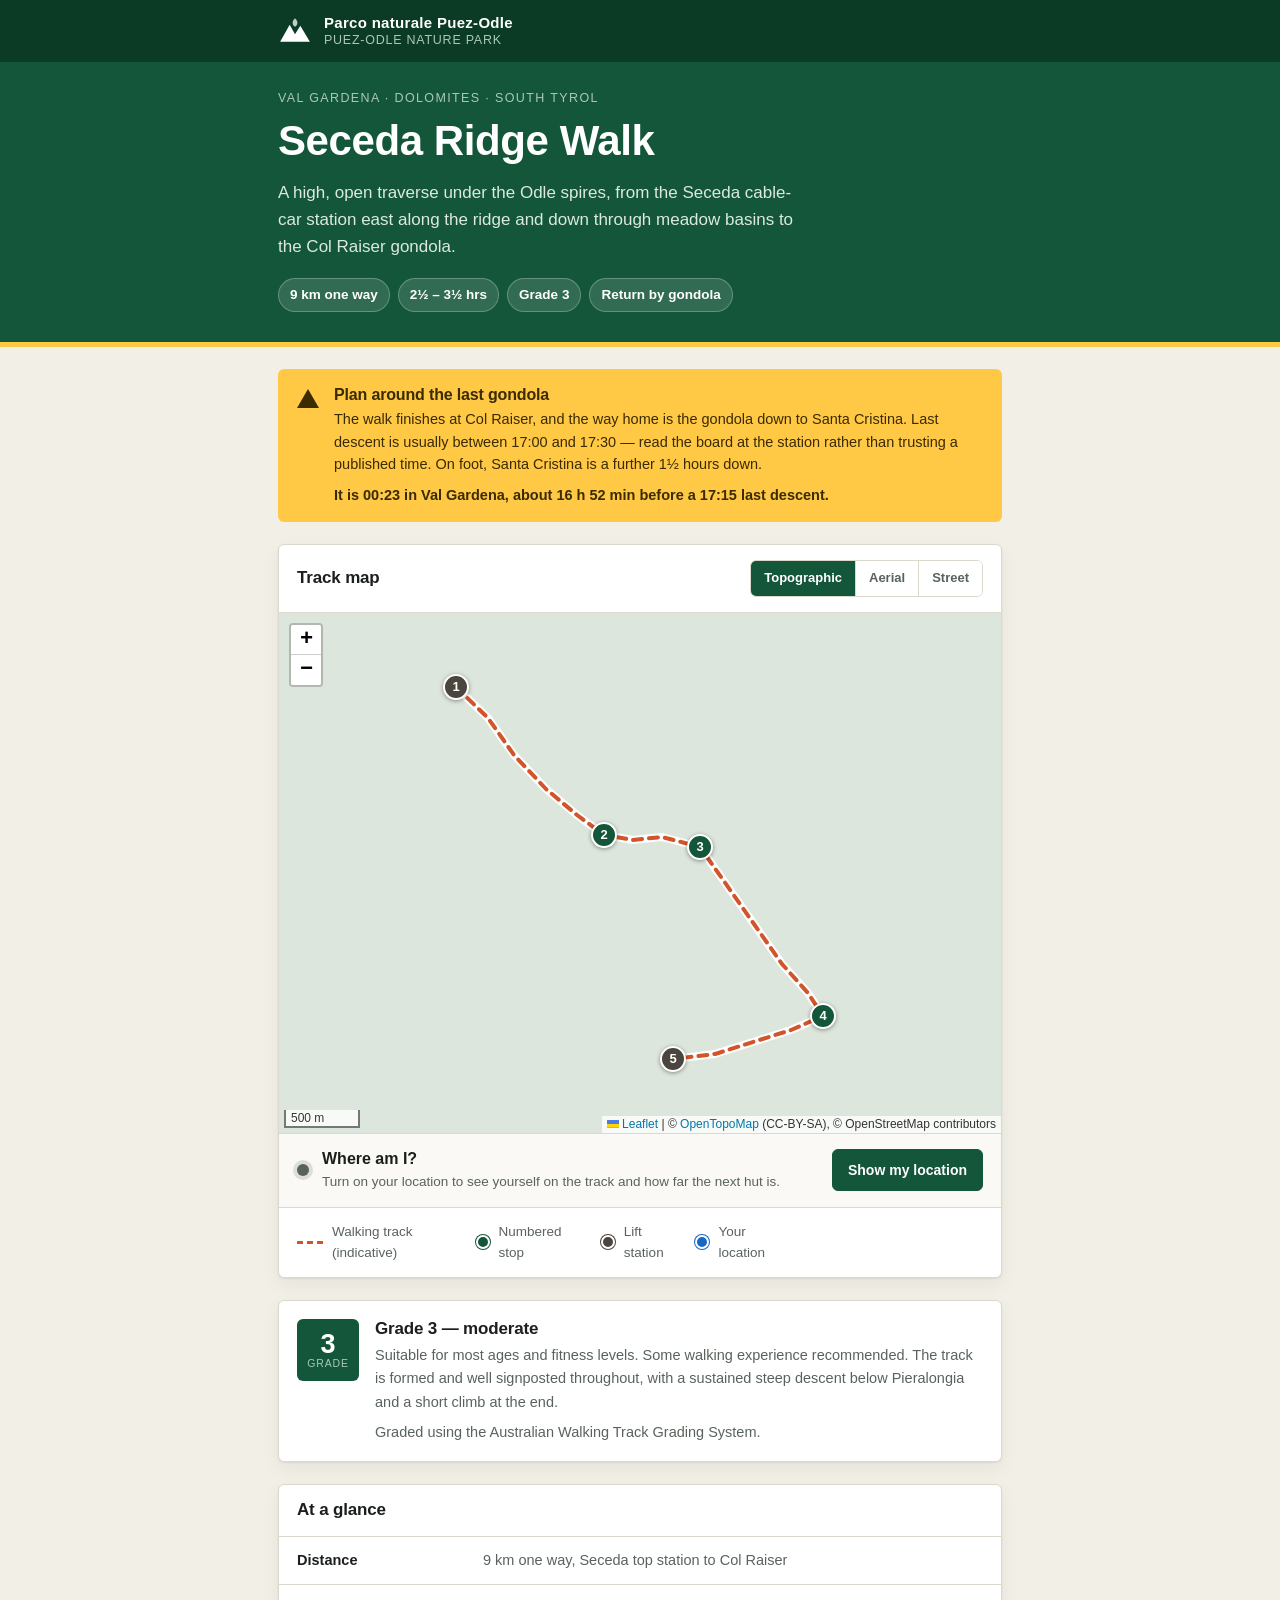
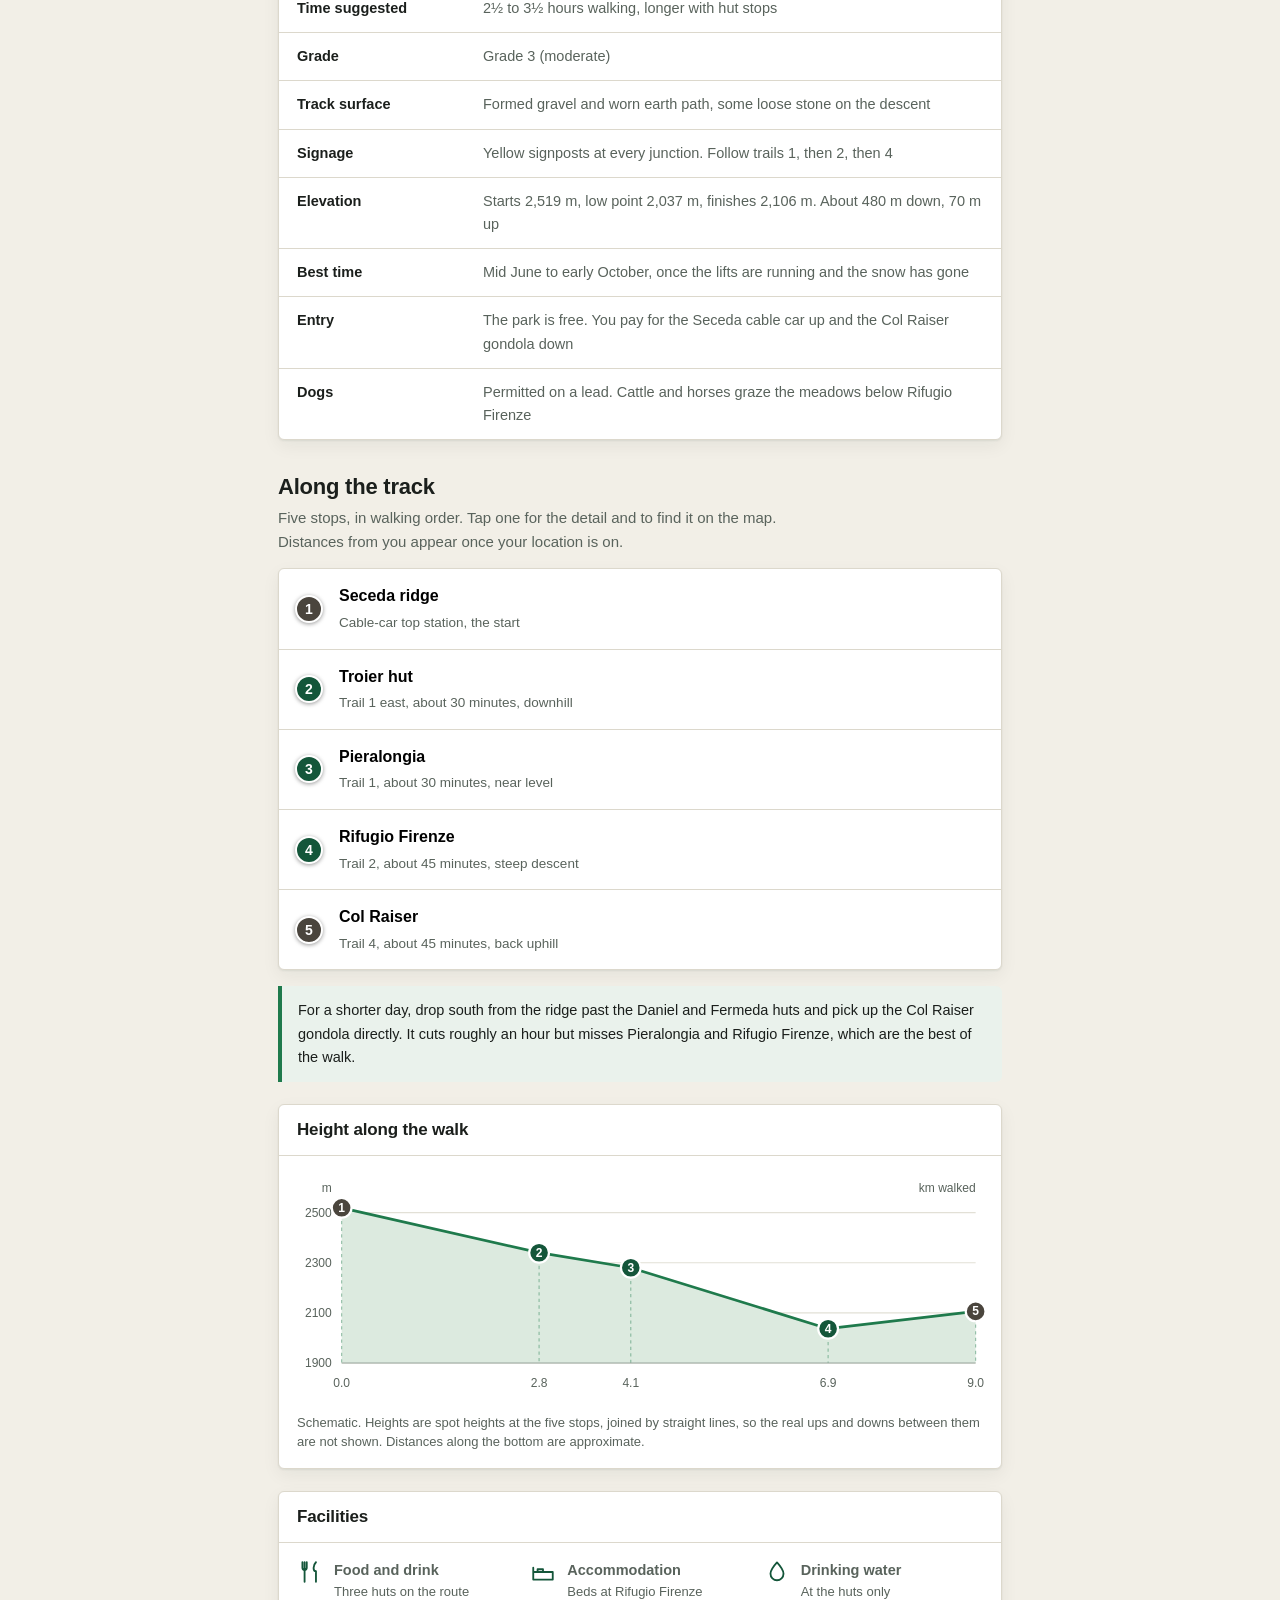
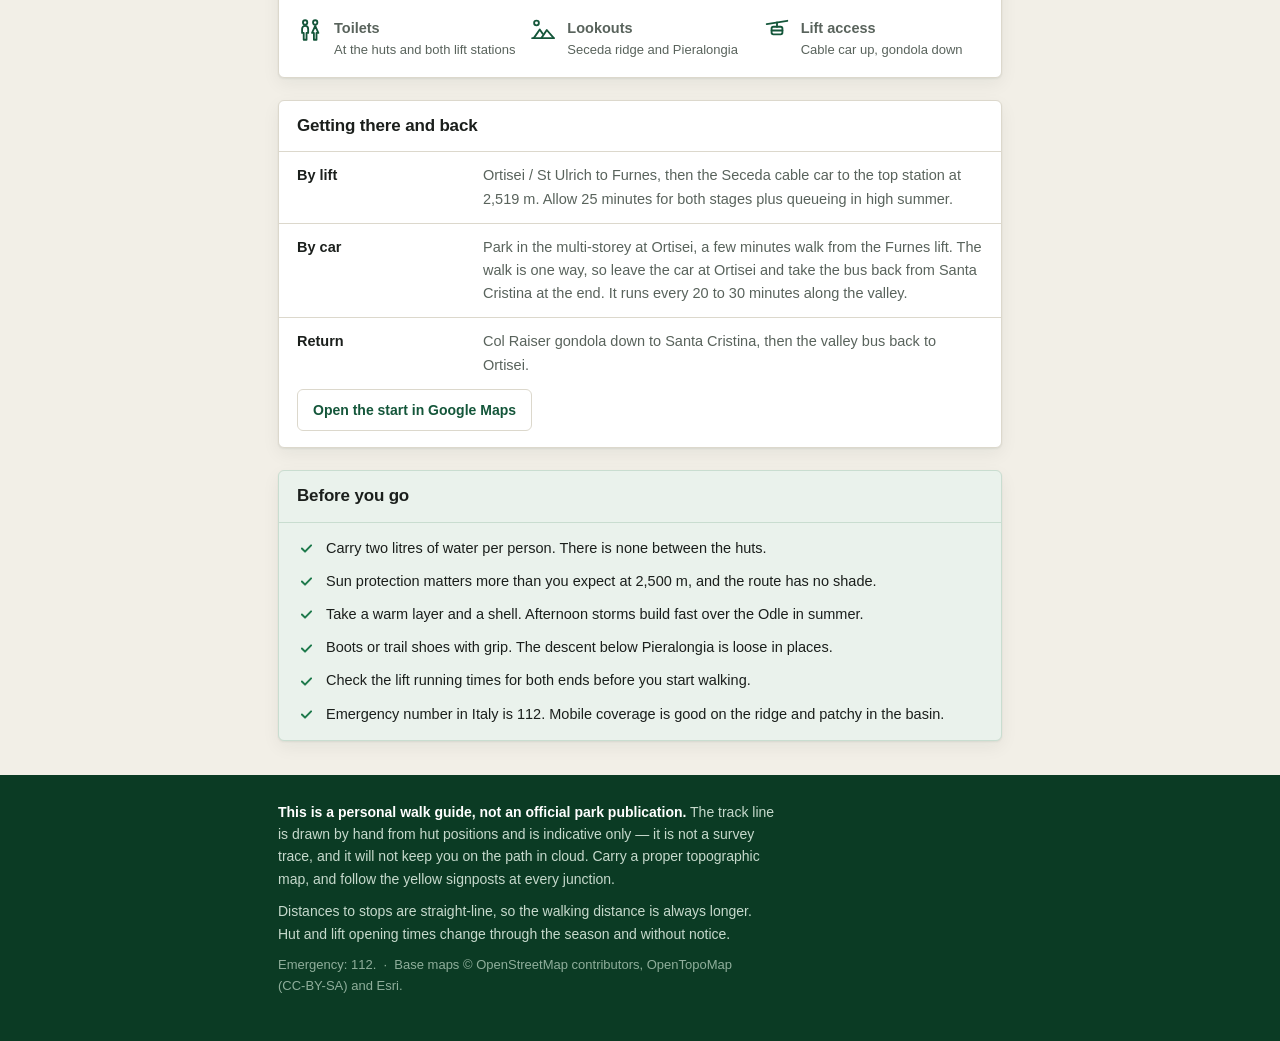
==== index.html @ 15f6707b "Add Seceda ridge walk guide as a static parks-brochure page A single-page walk guide for GitHub Page" ====
<!doctype html>
<html lang="en">
<head>
<meta charset="utf-8">
<meta name="viewport" content="width=device-width, initial-scale=1">
<title>Seceda Ridge Walk — Puez-Odle Nature Park</title>
<meta name="description" content="Track notes, map and live location for the Seceda ridge walk in the Puez-Odle Nature Park, Val Gardena, Dolomites.">
<meta name="theme-color" content="#0B3B24">
<link rel="icon" href="assets/favicon.svg" type="image/svg+xml">

<link rel="stylesheet" href="assets/vendor/leaflet/leaflet.css">
<link rel="stylesheet" href="assets/style.css">
</head>
<body>

<a class="skip" href="#map">Skip to the map</a>

<header class="mast">
  <div class="wrap mast-in">
    <span class="mark" aria-hidden="true">
      <svg viewBox="0 0 32 32"><path d="M2 26 L11 10 L16 19 L21 11 L30 26 Z"/><path d="M16 4 c3 3 3 6 0 8 c-3-2-3-5 0-8z" opacity=".75"/></svg>
    </span>
    <span class="mark-txt">
      <b>Parco naturale Puez-Odle</b>
      <i>Puez-Odle Nature Park</i>
    </span>
  </div>
</header>

<main>

<section class="hero">
  <div class="wrap">
    <p class="eyebrow" id="region"></p>
    <h1 id="walkName"></h1>
    <p class="lede" id="lede"></p>
    <ul class="chips" id="chips"></ul>
  </div>
</section>

<div class="wrap">

  <aside class="alert" id="alert" hidden>
    <span class="alert-ico" aria-hidden="true">
      <svg viewBox="0 0 24 24"><path d="M12 2 L23 21 H1 Z"/><rect x="11" y="8" width="2" height="7" fill="#3A2B00"/><rect x="11" y="17" width="2" height="2" fill="#3A2B00"/></svg>
    </span>
    <div>
      <h2 id="alertTitle"></h2>
      <p id="alertText"></p>
      <p class="alert-count" id="gondolaCount"></p>
    </div>
  </aside>

  <!-- ---------------------------------------------------- map -->
  <section class="card map-card">
    <div class="card-head">
      <h2>Track map</h2>
      <div class="basemaps" role="group" aria-label="Base map">
        <button type="button" data-base="topo"   aria-pressed="true">Topographic</button>
        <button type="button" data-base="aerial" aria-pressed="false">Aerial</button>
        <button type="button" data-base="street" aria-pressed="false">Street</button>
      </div>
    </div>

    <div id="map" tabindex="0" aria-label="Map of the Seceda ridge walk"></div>
    <p class="mapless" id="mapless" hidden></p>

    <div class="whereami" id="whereami">
      <span class="wa-dot" aria-hidden="true"></span>
      <div class="wa-txt">
        <b id="waBig">Where am I?</b>
        <span id="waSm">Turn on your location to see yourself on the track and how far the next hut is.</span>
      </div>
      <button type="button" id="locateBtn" class="btn btn-green">Show my location</button>
    </div>

    <div class="paste" id="paste" hidden>
      <label for="coords">No location fix? Paste coordinates instead</label>
      <div class="paste-row">
        <input id="coords" type="text" inputmode="decimal" autocomplete="off" placeholder="46.6068, 11.7268">
        <button type="button" id="setBtn" class="btn">Place me</button>
      </div>
      <p class="paste-help" id="pasteHelp">In Google Maps, press and hold your blue dot and copy the numbers that appear. A pasted map link works too.</p>
    </div>

    <ul class="legend">
      <li><i class="lg-track"></i>Walking track (indicative)</li>
      <li><i class="lg-stop"></i>Numbered stop</li>
      <li><i class="lg-lift"></i>Lift station</li>
      <li><i class="lg-you"></i>Your location</li>
    </ul>
  </section>

  <!-- --------------------------------------------------- grade -->
  <section class="card grade" id="gradeCard">
    <div class="grade-badge"><b id="gradeNum">3</b><span>Grade</span></div>
    <div>
      <h2 id="gradeTitle"></h2>
      <p id="gradeDetail"></p>
      <p class="fine">Graded using the Australian Walking Track Grading System.</p>
    </div>
  </section>

  <!-- ------------------------------------------------ at a glance -->
  <section class="card">
    <div class="card-head"><h2>At a glance</h2></div>
    <dl class="glance" id="glance"></dl>
  </section>

  <!-- ------------------------------------------------- the track -->
  <section>
    <h2 class="sec-h">Along the track</h2>
    <p class="sec-p">Five stops, in walking order. Tap one for the detail and to find it on the map. Distances from you appear once your location is on.</p>
    <ol class="stops" id="stops"></ol>
    <p class="note" id="shorter"></p>
  </section>

  <!-- --------------------------------------------------- profile -->
  <section class="card">
    <div class="card-head"><h2>Height along the walk</h2></div>
    <div class="profile-wrap"><svg id="profile" viewBox="0 0 640 210" role="img" aria-label="Elevation profile of the walk"></svg></div>
    <p class="fine pad">Schematic. Heights are spot heights at the five stops, joined by straight lines, so the real ups and downs between them are not shown. Distances along the bottom are approximate.</p>
  </section>

  <!-- ------------------------------------------------ facilities -->
  <section class="card">
    <div class="card-head"><h2>Facilities</h2></div>
    <ul class="facs" id="facs"></ul>
  </section>

  <!-- ---------------------------------------------- getting there -->
  <section class="card">
    <div class="card-head"><h2>Getting there and back</h2></div>
    <dl class="glance" id="getting"></dl>
    <p class="pad"><a class="btn btn-ghost" id="startLink" href="#" target="_blank" rel="noopener">Directions to the start</a></p>
  </section>

  <!-- --------------------------------------------------- prepare -->
  <section class="card prep">
    <div class="card-head"><h2>Before you go</h2></div>
    <ul class="prep-list" id="prepare"></ul>
  </section>

</div>
</main>

<footer class="foot">
  <div class="wrap">
    <p><b>This is a personal walk guide, not an official park publication.</b> The track line is drawn by hand from hut positions and is indicative only — it is not a survey trace, and it will not keep you on the path in cloud. Carry a proper topographic map, and follow the yellow signposts at every junction.</p>
    <p>Distances to stops are straight-line, so the walking distance is always longer. Hut and lift opening times change through the season and without notice.</p>
    <p class="fine">Emergency: 112. &nbsp;·&nbsp; Base maps © OpenStreetMap contributors, OpenTopoMap (CC-BY-SA) and Esri.</p>
  </div>
</footer>

<script src="assets/vendor/leaflet/leaflet.js"></script>
<script src="assets/data.js"></script>
<script src="assets/app.js"></script>
</body>
</html>
---- assets/vendor/leaflet/leaflet.css ----
/* required styles */

.leaflet-pane,
.leaflet-tile,
.leaflet-marker-icon,
.leaflet-marker-shadow,
.leaflet-tile-container,
.leaflet-pane > svg,
.leaflet-pane > canvas,
.leaflet-zoom-box,
.leaflet-image-layer,
.leaflet-layer {
	position: absolute;
	left: 0;
	top: 0;
	}
.leaflet-container {
	overflow: hidden;
	}
.leaflet-tile,
.leaflet-marker-icon,
.leaflet-marker-shadow {
	-webkit-user-select: none;
	   -moz-user-select: none;
	        user-select: none;
	  -webkit-user-drag: none;
	}
/* Prevents IE11 from highlighting tiles in blue */
.leaflet-tile::selection {
	background: transparent;
}
/* Safari renders non-retina tile on retina better with this, but Chrome is worse */
.leaflet-safari .leaflet-tile {
	image-rendering: -webkit-optimize-contrast;
	}
/* hack that prevents hw layers "stretching" when loading new tiles */
.leaflet-safari .leaflet-tile-container {
	width: 1600px;
	height: 1600px;
	-webkit-transform-origin: 0 0;
	}
.leaflet-marker-icon,
.leaflet-marker-shadow {
	display: block;
	}
/* .leaflet-container svg: reset svg max-width decleration shipped in Joomla! (joomla.org) 3.x */
/* .leaflet-container img: map is broken in FF if you have max-width: 100% on tiles */
.leaflet-container .leaflet-overlay-pane svg {
	max-width: none !important;
	max-height: none !important;
	}
.leaflet-container .leaflet-marker-pane img,
.leaflet-container .leaflet-shadow-pane img,
.leaflet-container .leaflet-tile-pane img,
.leaflet-container img.leaflet-image-layer,
.leaflet-container .leaflet-tile {
	max-width: none !important;
	max-height: none !important;
	width: auto;
	padding: 0;
	}

.leaflet-container img.leaflet-tile {
	/* See: https://bugs.chromium.org/p/chromium/issues/detail?id=600120 */
	mix-blend-mode: plus-lighter;
}

.leaflet-container.leaflet-touch-zoom {
	-ms-touch-action: pan-x pan-y;
	touch-action: pan-x pan-y;
	}
.leaflet-container.leaflet-touch-drag {
	-ms-touch-action: pinch-zoom;
	/* Fallback for FF which doesn't support pinch-zoom */
	touch-action: none;
	touch-action: pinch-zoom;
}
.leaflet-container.leaflet-touch-drag.leaflet-touch-zoom {
	-ms-touch-action: none;
	touch-action: none;
}
.leaflet-container {
	-webkit-tap-highlight-color: transparent;
}
.leaflet-container a {
	-webkit-tap-highlight-color: rgba(51, 181, 229, 0.4);
}
.leaflet-tile {
	filter: inherit;
	visibility: hidden;
	}
.leaflet-tile-loaded {
	visibility: inherit;
	}
.leaflet-zoom-box {
	width: 0;
	height: 0;
	-moz-box-sizing: border-box;
	     box-sizing: border-box;
	z-index: 800;
	}
/* workaround for https://bugzilla.mozilla.org/show_bug.cgi?id=888319 */
.leaflet-overlay-pane svg {
	-moz-user-select: none;
	}

.leaflet-pane         { z-index: 400; }

.leaflet-tile-pane    { z-index: 200; }
.leaflet-overlay-pane { z-index: 400; }
.leaflet-shadow-pane  { z-index: 500; }
.leaflet-marker-pane  { z-index: 600; }
.leaflet-tooltip-pane   { z-index: 650; }
.leaflet-popup-pane   { z-index: 700; }

.leaflet-map-pane canvas { z-index: 100; }
.leaflet-map-pane svg    { z-index: 200; }

.leaflet-vml-shape {
	width: 1px;
	height: 1px;
	}
.lvml {
	behavior: url(#default#VML);
	display: inline-block;
	position: absolute;
	}


/* control positioning */

.leaflet-control {
	position: relative;
	z-index: 800;
	pointer-events: visiblePainted; /* IE 9-10 doesn't have auto */
	pointer-events: auto;
	}
.leaflet-top,
.leaflet-bottom {
	position: absolute;
	z-index: 1000;
	pointer-events: none;
	}
.leaflet-top {
	top: 0;
	}
.leaflet-right {
	right: 0;
	}
.leaflet-bottom {
	bottom: 0;
	}
.leaflet-left {
	left: 0;
	}
.leaflet-control {
	float: left;
	clear: both;
	}
.leaflet-right .leaflet-control {
	float: right;
	}
.leaflet-top .leaflet-control {
	margin-top: 10px;
	}
.leaflet-bottom .leaflet-control {
	margin-bottom: 10px;
	}
.leaflet-left .leaflet-control {
	margin-left: 10px;
	}
.leaflet-right .leaflet-control {
	margin-right: 10px;
	}


/* zoom and fade animations */

.leaflet-fade-anim .leaflet-popup {
	opacity: 0;
	-webkit-transition: opacity 0.2s linear;
	   -moz-transition: opacity 0.2s linear;
	        transition: opacity 0.2s linear;
	}
.leaflet-fade-anim .leaflet-map-pane .leaflet-popup {
	opacity: 1;
	}
.leaflet-zoom-animated {
	-webkit-transform-origin: 0 0;
	    -ms-transform-origin: 0 0;
	        transform-origin: 0 0;
	}
svg.leaflet-zoom-animated {
	will-change: transform;
}

.leaflet-zoom-anim .leaflet-zoom-animated {
	-webkit-transition: -webkit-transform 0.25s cubic-bezier(0,0,0.25,1);
	   -moz-transition:    -moz-transform 0.25s cubic-bezier(0,0,0.25,1);
	        transition:         transform 0.25s cubic-bezier(0,0,0.25,1);
	}
.leaflet-zoom-anim .leaflet-tile,
.leaflet-pan-anim .leaflet-tile {
	-webkit-transition: none;
	   -moz-transition: none;
	        transition: none;
	}

.leaflet-zoom-anim .leaflet-zoom-hide {
	visibility: hidden;
	}


/* cursors */

.leaflet-interactive {
	cursor: pointer;
	}
.leaflet-grab {
	cursor: -webkit-grab;
	cursor:    -moz-grab;
	cursor:         grab;
	}
.leaflet-crosshair,
.leaflet-crosshair .leaflet-interactive {
	cursor: crosshair;
	}
.leaflet-popup-pane,
.leaflet-control {
	cursor: auto;
	}
.leaflet-dragging .leaflet-grab,
.leaflet-dragging .leaflet-grab .leaflet-interactive,
.leaflet-dragging .leaflet-marker-draggable {
	cursor: move;
	cursor: -webkit-grabbing;
	cursor:    -moz-grabbing;
	cursor:         grabbing;
	}

/* marker & overlays interactivity */
.leaflet-marker-icon,
.leaflet-marker-shadow,
.leaflet-image-layer,
.leaflet-pane > svg path,
.leaflet-tile-container {
	pointer-events: none;
	}

.leaflet-marker-icon.leaflet-interactive,
.leaflet-image-layer.leaflet-interactive,
.leaflet-pane > svg path.leaflet-interactive,
svg.leaflet-image-layer.leaflet-interactive path {
	pointer-events: visiblePainted; /* IE 9-10 doesn't have auto */
	pointer-events: auto;
	}

/* visual tweaks */

.leaflet-container {
	background: #ddd;
	outline-offset: 1px;
	}
.leaflet-container a {
	color: #0078A8;
	}
.leaflet-zoom-box {
	border: 2px dotted #38f;
	background: rgba(255,255,255,0.5);
	}


/* general typography */
.leaflet-container {
	font-family: "Helvetica Neue", Arial, Helvetica, sans-serif;
	font-size: 12px;
	font-size: 0.75rem;
	line-height: 1.5;
	}


/* general toolbar styles */

.leaflet-bar {
	box-shadow: 0 1px 5px rgba(0,0,0,0.65);
	border-radius: 4px;
	}
.leaflet-bar a {
	background-color: #fff;
	border-bottom: 1px solid #ccc;
	width: 26px;
	height: 26px;
	line-height: 26px;
	display: block;
	text-align: center;
	text-decoration: none;
	color: black;
	}
.leaflet-bar a,
.leaflet-control-layers-toggle {
	background-position: 50% 50%;
	background-repeat: no-repeat;
	display: block;
	}
.leaflet-bar a:hover,
.leaflet-bar a:focus {
	background-color: #f4f4f4;
	}
.leaflet-bar a:first-child {
	border-top-left-radius: 4px;
	border-top-right-radius: 4px;
	}
.leaflet-bar a:last-child {
	border-bottom-left-radius: 4px;
	border-bottom-right-radius: 4px;
	border-bottom: none;
	}
.leaflet-bar a.leaflet-disabled {
	cursor: default;
	background-color: #f4f4f4;
	color: #bbb;
	}

.leaflet-touch .leaflet-bar a {
	width: 30px;
	height: 30px;
	line-height: 30px;
	}
.leaflet-touch .leaflet-bar a:first-child {
	border-top-left-radius: 2px;
	border-top-right-radius: 2px;
	}
.leaflet-touch .leaflet-bar a:last-child {
	border-bottom-left-radius: 2px;
	border-bottom-right-radius: 2px;
	}

/* zoom control */

.leaflet-control-zoom-in,
.leaflet-control-zoom-out {
	font: bold 18px 'Lucida Console', Monaco, monospace;
	text-indent: 1px;
	}

.leaflet-touch .leaflet-control-zoom-in, .leaflet-touch .leaflet-control-zoom-out  {
	font-size: 22px;
	}


/* layers control */

.leaflet-control-layers {
	box-shadow: 0 1px 5px rgba(0,0,0,0.4);
	background: #fff;
	border-radius: 5px;
	}
.leaflet-control-layers-toggle {
	background-image: url(images/layers.png);
	width: 36px;
	height: 36px;
	}
.leaflet-retina .leaflet-control-layers-toggle {
	background-image: url(images/layers-2x.png);
	background-size: 26px 26px;
	}
.leaflet-touch .leaflet-control-layers-toggle {
	width: 44px;
	height: 44px;
	}
.leaflet-control-layers .leaflet-control-layers-list,
.leaflet-control-layers-expanded .leaflet-control-layers-toggle {
	display: none;
	}
.leaflet-control-layers-expanded .leaflet-control-layers-list {
	display: block;
	position: relative;
	}
.leaflet-control-layers-expanded {
	padding: 6px 10px 6px 6px;
	color: #333;
	background: #fff;
	}
.leaflet-control-layers-scrollbar {
	overflow-y: scroll;
	overflow-x: hidden;
	padding-right: 5px;
	}
.leaflet-control-layers-selector {
	margin-top: 2px;
	position: relative;
	top: 1px;
	}
.leaflet-control-layers label {
	display: block;
	font-size: 13px;
	font-size: 1.08333em;
	}
.leaflet-control-layers-separator {
	height: 0;
	border-top: 1px solid #ddd;
	margin: 5px -10px 5px -6px;
	}

/* Default icon URLs */
.leaflet-default-icon-path { /* used only in path-guessing heuristic, see L.Icon.Default */
	background-image: url(images/marker-icon.png);
	}


/* attribution and scale controls */

.leaflet-container .leaflet-control-attribution {
	background: #fff;
	background: rgba(255, 255, 255, 0.8);
	margin: 0;
	}
.leaflet-control-attribution,
.leaflet-control-scale-line {
	padding: 0 5px;
	color: #333;
	line-height: 1.4;
	}
.leaflet-control-attribution a {
	text-decoration: none;
	}
.leaflet-control-attribution a:hover,
.leaflet-control-attribution a:focus {
	text-decoration: underline;
	}
.leaflet-attribution-flag {
	display: inline !important;
	vertical-align: baseline !important;
	width: 1em;
	height: 0.6669em;
	}
.leaflet-left .leaflet-control-scale {
	margin-left: 5px;
	}
.leaflet-bottom .leaflet-control-scale {
	margin-bottom: 5px;
	}
.leaflet-control-scale-line {
	border: 2px solid #777;
	border-top: none;
	line-height: 1.1;
	padding: 2px 5px 1px;
	white-space: nowrap;
	-moz-box-sizing: border-box;
	     box-sizing: border-box;
	background: rgba(255, 255, 255, 0.8);
	text-shadow: 1px 1px #fff;
	}
.leaflet-control-scale-line:not(:first-child) {
	border-top: 2px solid #777;
	border-bottom: none;
	margin-top: -2px;
	}
.leaflet-control-scale-line:not(:first-child):not(:last-child) {
	border-bottom: 2px solid #777;
	}

.leaflet-touch .leaflet-control-attribution,
.leaflet-touch .leaflet-control-layers,
.leaflet-touch .leaflet-bar {
	box-shadow: none;
	}
.leaflet-touch .leaflet-control-layers,
.leaflet-touch .leaflet-bar {
	border: 2px solid rgba(0,0,0,0.2);
	background-clip: padding-box;
	}


/* popup */

.leaflet-popup {
	position: absolute;
	text-align: center;
	margin-bottom: 20px;
	}
.leaflet-popup-content-wrapper {
	padding: 1px;
	text-align: left;
	border-radius: 12px;
	}
.leaflet-popup-content {
	margin: 13px 24px 13px 20px;
	line-height: 1.3;
	font-size: 13px;
	font-size: 1.08333em;
	min-height: 1px;
	}
.leaflet-popup-content p {
	margin: 17px 0;
	margin: 1.3em 0;
	}
.leaflet-popup-tip-container {
	width: 40px;
	height: 20px;
	position: absolute;
	left: 50%;
	margin-top: -1px;
	margin-left: -20px;
	overflow: hidden;
	pointer-events: none;
	}
.leaflet-popup-tip {
	width: 17px;
	height: 17px;
	padding: 1px;

	margin: -10px auto 0;
	pointer-events: auto;

	-webkit-transform: rotate(45deg);
	   -moz-transform: rotate(45deg);
	    -ms-transform: rotate(45deg);
	        transform: rotate(45deg);
	}
.leaflet-popup-content-wrapper,
.leaflet-popup-tip {
	background: white;
	color: #333;
	box-shadow: 0 3px 14px rgba(0,0,0,0.4);
	}
.leaflet-container a.leaflet-popup-close-button {
	position: absolute;
	top: 0;
	right: 0;
	border: none;
	text-align: center;
	width: 24px;
	height: 24px;
	font: 16px/24px Tahoma, Verdana, sans-serif;
	color: #757575;
	text-decoration: none;
	background: transparent;
	}
.leaflet-container a.leaflet-popup-close-button:hover,
.leaflet-container a.leaflet-popup-close-button:focus {
	color: #585858;
	}
.leaflet-popup-scrolled {
	overflow: auto;
	}

.leaflet-oldie .leaflet-popup-content-wrapper {
	-ms-zoom: 1;
	}
.leaflet-oldie .leaflet-popup-tip {
	width: 24px;
	margin: 0 auto;

	-ms-filter: "progid:DXImageTransform.Microsoft.Matrix(M11=0.70710678, M12=0.70710678, M21=-0.70710678, M22=0.70710678)";
	filter: progid:DXImageTransform.Microsoft.Matrix(M11=0.70710678, M12=0.70710678, M21=-0.70710678, M22=0.70710678);
	}

.leaflet-oldie .leaflet-control-zoom,
.leaflet-oldie .leaflet-control-layers,
.leaflet-oldie .leaflet-popup-content-wrapper,
.leaflet-oldie .leaflet-popup-tip {
	border: 1px solid #999;
	}


/* div icon */

.leaflet-div-icon {
	background: #fff;
	border: 1px solid #666;
	}


/* Tooltip */
/* Base styles for the element that has a tooltip */
.leaflet-tooltip {
	position: absolute;
	padding: 6px;
	background-color: #fff;
	border: 1px solid #fff;
	border-radius: 3px;
	color: #222;
	white-space: nowrap;
	-webkit-user-select: none;
	-moz-user-select: none;
	-ms-user-select: none;
	user-select: none;
	pointer-events: none;
	box-shadow: 0 1px 3px rgba(0,0,0,0.4);
	}
.leaflet-tooltip.leaflet-interactive {
	cursor: pointer;
	pointer-events: auto;
	}
.leaflet-tooltip-top:before,
.leaflet-tooltip-bottom:before,
.leaflet-tooltip-left:before,
.leaflet-tooltip-right:before {
	position: absolute;
	pointer-events: none;
	border: 6px solid transparent;
	background: transparent;
	content: "";
	}

/* Directions */

.leaflet-tooltip-bottom {
	margin-top: 6px;
}
.leaflet-tooltip-top {
	margin-top: -6px;
}
.leaflet-tooltip-bottom:before,
.leaflet-tooltip-top:before {
	left: 50%;
	margin-left: -6px;
	}
.leaflet-tooltip-top:before {
	bottom: 0;
	margin-bottom: -12px;
	border-top-color: #fff;
	}
.leaflet-tooltip-bottom:before {
	top: 0;
	margin-top: -12px;
	margin-left: -6px;
	border-bottom-color: #fff;
	}
.leaflet-tooltip-left {
	margin-left: -6px;
}
.leaflet-tooltip-right {
	margin-left: 6px;
}
.leaflet-tooltip-left:before,
.leaflet-tooltip-right:before {
	top: 50%;
	margin-top: -6px;
	}
.leaflet-tooltip-left:before {
	right: 0;
	margin-right: -12px;
	border-left-color: #fff;
	}
.leaflet-tooltip-right:before {
	left: 0;
	margin-left: -12px;
	border-right-color: #fff;
	}

/* Printing */

@media print {
	/* Prevent printers from removing background-images of controls. */
	.leaflet-control {
		-webkit-print-color-adjust: exact;
		print-color-adjust: exact;
		}
	}
---- assets/style.css ----
/* ------------------------------------------------------------------
   Seceda Ridge Walk — visual style
   A digital brochure in the manner of an Australian national parks
   track guide: deep green masthead, white fact cards on sand, a
   yellow alert strip, generous type.
   ------------------------------------------------------------------ */

:root{
  --green-900:#0B3B24;
  --green-700:#14563A;
  --green-500:#1F7A4C;
  --green-050:#EAF2EC;
  --sand:#F2EFE7;
  --card:#FFFFFF;
  --ink:#1B1F1C;
  --ink-2:#59635C;
  --rule:#DCD8CC;
  --amber:#FFC845;
  --amber-ink:#3A2B00;
  --track:#D2542A;
  --you:#1668C4;
  --shadow:0 1px 2px rgba(20,40,28,.07), 0 6px 18px rgba(20,40,28,.06);
  --radius:6px;
}

*{box-sizing:border-box}

html{-webkit-text-size-adjust:100%}

body{
  margin:0;
  background:var(--sand);
  color:var(--ink);
  font:400 16px/1.6 -apple-system,BlinkMacSystemFont,"Segoe UI",Roboto,"Helvetica Neue",Arial,sans-serif;
  font-variant-numeric:tabular-nums;
}

.wrap{max-width:760px;margin:0 auto;padding:0 18px}

h1,h2,h3{line-height:1.2;letter-spacing:-.01em;margin:0}

a{color:var(--green-700)}

.skip{position:absolute;left:-9999px}
.skip:focus{left:12px;top:12px;z-index:2000;background:#fff;padding:10px 14px;border-radius:var(--radius)}

:focus-visible{outline:3px solid var(--you);outline-offset:2px}

/* ---------------------------------------------------------- masthead */

.mast{background:var(--green-900);color:#fff}
.mast-in{display:flex;align-items:center;gap:12px;padding-top:14px;padding-bottom:14px}
.mark{flex:0 0 34px;height:34px;display:block}
.mark svg{width:100%;height:100%;fill:#fff}
.mark-txt{display:flex;flex-direction:column;line-height:1.25}
.mark-txt b{font-size:15px;font-weight:700;letter-spacing:.02em}
.mark-txt i{font-style:normal;font-size:12.5px;color:#A9C9B6;letter-spacing:.06em;text-transform:uppercase}

/* -------------------------------------------------------------- hero */

.hero{background:var(--green-700);color:#fff;padding:26px 0 30px;
  border-bottom:5px solid var(--amber)}
.eyebrow{margin:0 0 8px;font-size:12.5px;letter-spacing:.11em;text-transform:uppercase;color:#A9C9B6}
.hero h1{font-size:clamp(30px,7vw,42px);font-weight:700}
.lede{margin:12px 0 0;font-size:17px;color:#DCE9E0;max-width:56ch}

.chips{display:flex;flex-wrap:wrap;gap:8px;list-style:none;margin:18px 0 0;padding:0}
.chips li{font-size:13.5px;font-weight:600;padding:5px 11px;border-radius:100px;
  background:rgba(255,255,255,.13);border:1px solid rgba(255,255,255,.25)}

/* ------------------------------------------------------------- alert */

.alert{display:flex;gap:14px;background:var(--amber);color:var(--amber-ink);
  border-radius:var(--radius);padding:16px 18px;margin:22px 0 0}
.alert-ico{flex:0 0 24px;height:24px;margin-top:2px}
.alert-ico svg{width:100%;height:100%;fill:var(--amber-ink)}
.alert h2{font-size:16px;margin-bottom:4px}
.alert p{margin:0;font-size:14.5px;line-height:1.55}
.alert-count{margin-top:8px !important;font-weight:700}

/* -------------------------------------------------------------- card */

.card{background:var(--card);border:1px solid var(--rule);border-radius:var(--radius);
  box-shadow:var(--shadow);margin:22px 0;overflow:hidden}
.card-head{display:flex;align-items:center;justify-content:space-between;gap:12px;
  flex-wrap:wrap;padding:15px 18px;border-bottom:1px solid var(--rule)}
.card-head h2{font-size:17px}
.pad{padding:0 18px 16px;margin:0}
.fine{font-size:13px;color:var(--ink-2);line-height:1.5}
.fine.pad{padding-top:12px}

.sec-h{font-size:22px;margin:34px 0 6px}
.sec-p{margin:0 0 14px;color:var(--ink-2);font-size:15px;max-width:60ch}
.note{background:var(--green-050);border-left:4px solid var(--green-500);
  border-radius:0 var(--radius) var(--radius) 0;padding:13px 16px;font-size:14.5px;margin:16px 0 0}

/* ------------------------------------------------------------ buttons */

.btn{font:inherit;font-size:14px;font-weight:600;padding:9px 15px;border-radius:var(--radius);
  border:1px solid var(--green-700);background:#fff;color:var(--green-700);
  cursor:pointer;text-decoration:none;display:inline-block}
.btn:hover{background:var(--green-050)}
.btn-green{background:var(--green-700);color:#fff}
.btn-green:hover{background:var(--green-900);color:#fff}
.btn-ghost{border-color:var(--rule)}

/* ---------------------------------------------------------------- map */

.map-card{margin-top:22px}
.basemaps{display:flex;gap:0;border:1px solid var(--rule);border-radius:var(--radius);overflow:hidden}
.basemaps button{font:inherit;font-size:13px;font-weight:600;padding:7px 13px;border:0;
  background:#fff;color:var(--ink-2);cursor:pointer;border-right:1px solid var(--rule)}
.basemaps button:last-child{border-right:0}
.basemaps button[aria-pressed="true"]{background:var(--green-700);color:#fff}

#map{height:min(62vh,520px);min-height:340px;background:#DDE6DC;z-index:0}

.whereami{display:flex;align-items:center;gap:13px;padding:14px 18px;
  border-top:1px solid var(--rule);background:#FAF9F5;flex-wrap:wrap}
.wa-dot{flex:0 0 12px;height:12px;border-radius:50%;background:var(--ink-2);
  box-shadow:0 0 0 4px rgba(89,99,92,.18)}
.whereami.on .wa-dot{background:var(--you);box-shadow:0 0 0 4px rgba(22,104,196,.2)}
.whereami.bad .wa-dot{background:#B3341F;box-shadow:0 0 0 4px rgba(179,52,31,.18)}
.wa-txt{flex:1 1 220px;min-width:0;line-height:1.4}
.wa-txt b{display:block;font-size:16px}
.wa-txt span{font-size:13.5px;color:var(--ink-2)}

.paste{padding:0 18px 16px;border-top:1px solid var(--rule);padding-top:14px}
.paste label{display:block;font-size:13.5px;font-weight:600;margin-bottom:7px}
.paste-row{display:flex;gap:8px}
.paste input{flex:1;min-width:0;font:inherit;font-size:15px;padding:9px 11px;
  border:1px solid var(--rule);border-radius:var(--radius);background:#fff;color:var(--ink)}
.paste-help{margin:8px 0 0;font-size:13px;color:var(--ink-2);max-width:56ch}
.paste-help.bad{color:#B3341F}

.legend{list-style:none;display:flex;flex-wrap:wrap;gap:8px 20px;margin:0;
  padding:13px 18px;border-top:1px solid var(--rule);font-size:13.5px;color:var(--ink-2)}
.legend li{display:flex;align-items:center;gap:9px}
.legend i{flex:0 0 26px;height:12px;display:block}
.lg-track{border-top:3px dashed var(--track);height:0 !important}
.lg-stop{flex-basis:14px !important;height:14px !important;border-radius:50%;
  background:var(--green-700);border:2px solid #fff;box-shadow:0 0 0 1px var(--green-700)}
.lg-lift{flex-basis:14px !important;height:14px !important;border-radius:50%;
  background:#4A453D;border:2px solid #fff;box-shadow:0 0 0 1px #4A453D}
.lg-you{flex-basis:14px !important;height:14px !important;border-radius:50%;
  background:var(--you);border:2px solid #fff;box-shadow:0 0 0 1px var(--you)}

/* map marker glyphs */
.pin{display:grid;place-items:center;width:26px;height:26px;border-radius:50%;
  background:var(--green-700);color:#fff;font:700 13px/1 -apple-system,BlinkMacSystemFont,"Segoe UI",Roboto,Arial,sans-serif;
  border:2px solid #fff;box-shadow:0 1px 4px rgba(0,0,0,.4)}
.pin.lift{background:#4A453D}
.leaflet-popup-content{font:inherit;font-size:14px;margin:12px 14px}
.leaflet-popup-content b{display:block;font-size:15px}
.leaflet-popup-content span{color:var(--ink-2);font-size:13px}

/* -------------------------------------------------------------- grade */

.grade{display:flex;gap:16px;align-items:flex-start;padding:18px}
.grade-badge{flex:0 0 62px;height:62px;border-radius:var(--radius);background:var(--green-700);
  color:#fff;display:grid;place-content:center;text-align:center;line-height:1}
.grade-badge b{font-size:27px;font-weight:700;display:block}
.grade-badge span{font-size:10.5px;letter-spacing:.08em;text-transform:uppercase;color:#A9C9B6}
.grade h2{font-size:17px;margin-bottom:5px}
.grade p{margin:0;font-size:14.5px;color:var(--ink-2)}
.grade .fine{margin-top:8px}

/* --------------------------------------------------------- fact rows */

.glance{margin:0;padding:0}
.glance div{display:grid;grid-template-columns:170px 1fr;gap:16px;
  padding:12px 18px;border-bottom:1px solid var(--rule)}
.glance div:last-child{border-bottom:0}
.glance dt{font-weight:600;font-size:14.5px}
.glance dd{margin:0;font-size:14.5px;color:var(--ink-2)}
@media (max-width:520px){
  .glance div{grid-template-columns:1fr;gap:2px}
}

/* -------------------------------------------------------------- stops */

.stops{list-style:none;margin:0;padding:0;background:var(--card);
  border:1px solid var(--rule);border-radius:var(--radius);box-shadow:var(--shadow);overflow:hidden}
.stops li{border-bottom:1px solid var(--rule)}
.stops li:last-child{border-bottom:0}
.stop{display:grid;grid-template-columns:30px 1fr auto;gap:14px;align-items:center;
  width:100%;text-align:left;background:none;border:0;padding:14px 16px;font:inherit;cursor:pointer}
.stop:hover{background:var(--green-050)}
.stop .pin{width:28px;height:28px;font-size:14px}
.stop .nm{font-size:16px;font-weight:600;display:block}
.stop .leg{font-size:13.5px;color:var(--ink-2)}
.stop .dist{font-size:15px;font-weight:700;color:var(--you);white-space:nowrap}
.stops li.open{background:var(--green-050)}
.stops li.open .stop{background:none}
.stops li.open{box-shadow:inset 4px 0 0 var(--green-500)}
.detail{padding:0 16px 16px 60px;font-size:14.5px;color:var(--ink-2);max-width:64ch}
.detail .alt{display:block;margin-top:6px;font-size:13px}
.detail .btn{margin-top:11px;font-size:13px;padding:7px 12px}

/* ------------------------------------------------------------ profile */

.profile-wrap{padding:14px 10px 0}
#profile{display:block;width:100%;height:auto}

/* --------------------------------------------------------- facilities */

.facs{list-style:none;margin:0;padding:16px 18px;display:grid;
  grid-template-columns:repeat(auto-fill,minmax(190px,1fr));gap:14px}
.facs li{display:flex;gap:11px;align-items:flex-start}
.facs svg{flex:0 0 26px;height:26px;fill:none;stroke:var(--green-700);stroke-width:1.7;
  stroke-linecap:round;stroke-linejoin:round}
.facs b{display:block;font-size:14.5px}
.facs span{font-size:13px;color:var(--ink-2)}

/* ------------------------------------------------------------ prepare */

.prep{background:var(--green-050);border-color:#C9DDD0}
.prep .card-head{border-bottom-color:#C9DDD0}
.prep-list{list-style:none;margin:0;padding:14px 18px;display:grid;gap:10px}
.prep-list li{display:flex;gap:11px;font-size:14.5px;align-items:flex-start}
.prep-list li::before{content:"";flex:0 0 18px;height:18px;margin-top:3px;
  background:var(--green-500);border-radius:50%;
  -webkit-mask:no-repeat center/11px url("data:image/svg+xml,%3Csvg xmlns='http://www.w3.org/2000/svg' viewBox='0 0 12 12'%3E%3Cpath d='M1 6l3.4 3.4L11 2.6' fill='none' stroke='%23000' stroke-width='2.2' stroke-linecap='round' stroke-linejoin='round'/%3E%3C/svg%3E");
  mask:no-repeat center/11px url("data:image/svg+xml,%3Csvg xmlns='http://www.w3.org/2000/svg' viewBox='0 0 12 12'%3E%3Cpath d='M1 6l3.4 3.4L11 2.6' fill='none' stroke='%23000' stroke-width='2.2' stroke-linecap='round' stroke-linejoin='round'/%3E%3C/svg%3E")}

/* ------------------------------------------------------------- footer */

.foot{background:var(--green-900);color:#C6D9CC;margin-top:34px;padding:26px 0 34px;font-size:14px}
.foot p{margin:0 0 10px;max-width:64ch;line-height:1.6}
.foot b{color:#fff}
.foot .fine{color:#8FAE9B}

/* -------------------------------------------------------------- print */

@media print{
  body{background:#fff}
  .basemaps,.whereami,.paste,.btn,.skip,.leaflet-control-container{display:none !important}
  .card,.stops{box-shadow:none;break-inside:avoid}
  .detail{display:block !important}
  .hero,.mast,.foot{-webkit-print-color-adjust:exact;print-color-adjust:exact}
  #map{height:340px}
}

@media (prefers-reduced-motion:reduce){
  *{animation:none !important;transition:none !important}
}

/* Shown in place of the map if Leaflet cannot be reached. */
.mapless{margin:0;padding:22px 18px;background:#F3F1EA;color:var(--ink-2);
  font-size:14.5px;border-bottom:1px solid var(--rule)}
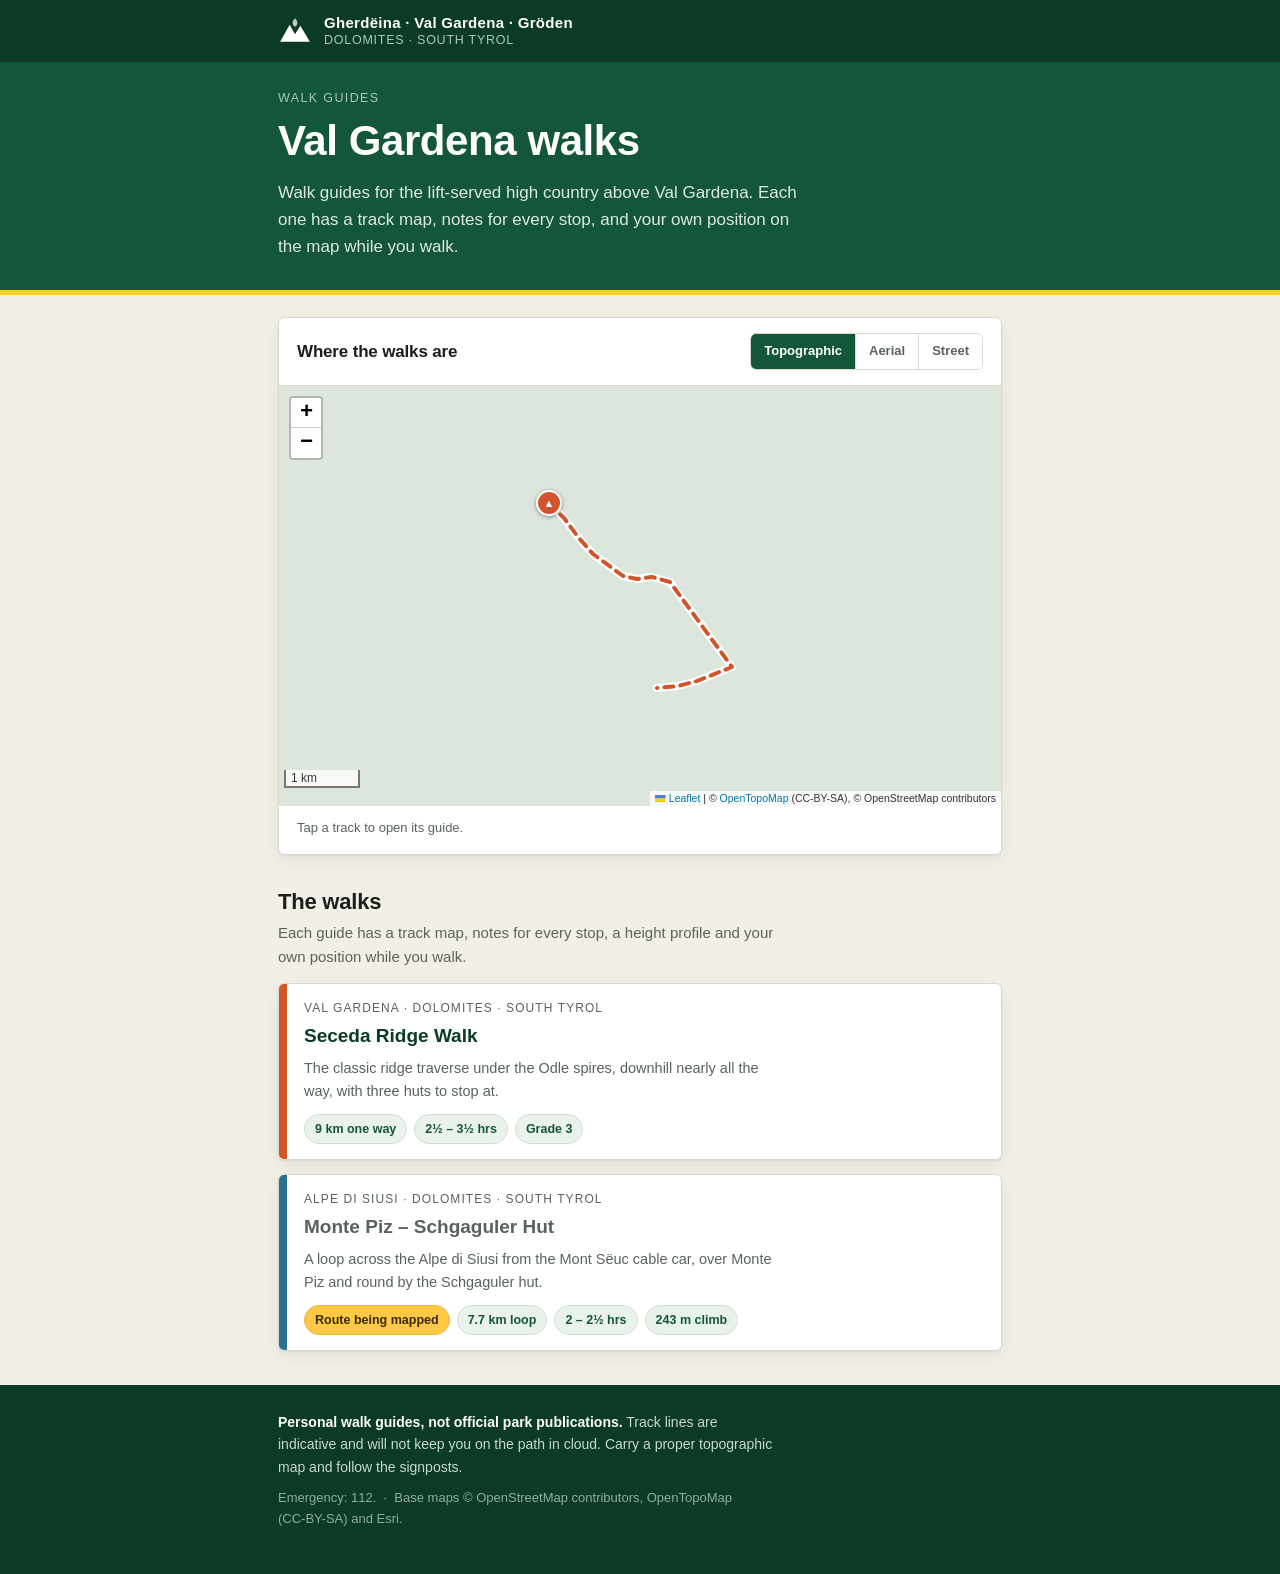
==== commit ebc8fd1a: "Support multiple walks, and add the Monte Piz walk Restructure the single Seceda page into a small s" ====
--- a/index.html
+++ b/index.html
@@ -3,8 +3,8 @@
 <head>
 <meta charset="utf-8">
 <meta name="viewport" content="width=device-width, initial-scale=1">
-<title>Seceda Ridge Walk — Puez-Odle Nature Park</title>
-<meta name="description" content="Track notes, map and live location for the Seceda ridge walk in the Puez-Odle Nature Park, Val Gardena, Dolomites.">
+<title>Val Gardena walks</title>
+<meta name="description" content="Walk guides for the lift-served high country above Val Gardena, with track maps and your live position.">
 <meta name="theme-color" content="#0B3B24">
 <link rel="icon" href="assets/favicon.svg" type="image/svg+xml">
 
@@ -13,7 +13,7 @@
 </head>
 <body>
 
-<a class="skip" href="#map">Skip to the map</a>
+<a class="skip" href="#cards">Skip to the walks</a>
 
 <header class="mast">
   <div class="wrap mast-in">
@@ -21,8 +21,8 @@
       <svg viewBox="0 0 32 32"><path d="M2 26 L11 10 L16 19 L21 11 L30 26 Z"/><path d="M16 4 c3 3 3 6 0 8 c-3-2-3-5 0-8z" opacity=".75"/></svg>
     </span>
     <span class="mark-txt">
-      <b>Parco naturale Puez-Odle</b>
-      <i>Puez-Odle Nature Park</i>
+      <b id="siteOwner">Val Gardena</b>
+      <i id="siteRegion">Dolomites</i>
     </span>
   </div>
 </header>
@@ -31,129 +31,45 @@
 
 <section class="hero">
   <div class="wrap">
-    <p class="eyebrow" id="region"></p>
-    <h1 id="walkName"></h1>
-    <p class="lede" id="lede"></p>
-    <ul class="chips" id="chips"></ul>
+    <p class="eyebrow">Walk guides</p>
+    <h1 id="siteTitle">Val Gardena walks</h1>
+    <p class="lede" id="siteIntro"></p>
   </div>
 </section>
 
 <div class="wrap">
 
-  <aside class="alert" id="alert" hidden>
-    <span class="alert-ico" aria-hidden="true">
-      <svg viewBox="0 0 24 24"><path d="M12 2 L23 21 H1 Z"/><rect x="11" y="8" width="2" height="7" fill="#3A2B00"/><rect x="11" y="17" width="2" height="2" fill="#3A2B00"/></svg>
-    </span>
-    <div>
-      <h2 id="alertTitle"></h2>
-      <p id="alertText"></p>
-      <p class="alert-count" id="gondolaCount"></p>
-    </div>
-  </aside>
-
-  <!-- ---------------------------------------------------- map -->
   <section class="card map-card">
     <div class="card-head">
-      <h2>Track map</h2>
-      <div class="basemaps" role="group" aria-label="Base map">
+      <h2>Where the walks are</h2>
+      <div class="basemaps" id="basemaps" role="group" aria-label="Base map">
         <button type="button" data-base="topo"   aria-pressed="true">Topographic</button>
         <button type="button" data-base="aerial" aria-pressed="false">Aerial</button>
         <button type="button" data-base="street" aria-pressed="false">Street</button>
       </div>
     </div>
-
-    <div id="map" tabindex="0" aria-label="Map of the Seceda ridge walk"></div>
-    <p class="mapless" id="mapless" hidden></p>
-
-    <div class="whereami" id="whereami">
-      <span class="wa-dot" aria-hidden="true"></span>
-      <div class="wa-txt">
-        <b id="waBig">Where am I?</b>
-        <span id="waSm">Turn on your location to see yourself on the track and how far the next hut is.</span>
-      </div>
-      <button type="button" id="locateBtn" class="btn btn-green">Show my location</button>
-    </div>
-
-    <div class="paste" id="paste" hidden>
-      <label for="coords">No location fix? Paste coordinates instead</label>
-      <div class="paste-row">
-        <input id="coords" type="text" inputmode="decimal" autocomplete="off" placeholder="46.6068, 11.7268">
-        <button type="button" id="setBtn" class="btn">Place me</button>
-      </div>
-      <p class="paste-help" id="pasteHelp">In Google Maps, press and hold your blue dot and copy the numbers that appear. A pasted map link works too.</p>
-    </div>
-
-    <ul class="legend">
-      <li><i class="lg-track"></i>Walking track (indicative)</li>
-      <li><i class="lg-stop"></i>Numbered stop</li>
-      <li><i class="lg-lift"></i>Lift station</li>
-      <li><i class="lg-you"></i>Your location</li>
-    </ul>
+    <div id="overview" tabindex="0" aria-label="Overview map of all the walks"></div>
+    <p class="mapless" id="overviewNote" hidden></p>
+    <p class="fine pad">Tap a track to open its guide.</p>
   </section>
 
-  <!-- --------------------------------------------------- grade -->
-  <section class="card grade" id="gradeCard">
-    <div class="grade-badge"><b id="gradeNum">3</b><span>Grade</span></div>
-    <div>
-      <h2 id="gradeTitle"></h2>
-      <p id="gradeDetail"></p>
-      <p class="fine">Graded using the Australian Walking Track Grading System.</p>
-    </div>
-  </section>
-
-  <!-- ------------------------------------------------ at a glance -->
-  <section class="card">
-    <div class="card-head"><h2>At a glance</h2></div>
-    <dl class="glance" id="glance"></dl>
-  </section>
-
-  <!-- ------------------------------------------------- the track -->
-  <section>
-    <h2 class="sec-h">Along the track</h2>
-    <p class="sec-p">Five stops, in walking order. Tap one for the detail and to find it on the map. Distances from you appear once your location is on.</p>
-    <ol class="stops" id="stops"></ol>
-    <p class="note" id="shorter"></p>
-  </section>
-
-  <!-- --------------------------------------------------- profile -->
-  <section class="card">
-    <div class="card-head"><h2>Height along the walk</h2></div>
-    <div class="profile-wrap"><svg id="profile" viewBox="0 0 640 210" role="img" aria-label="Elevation profile of the walk"></svg></div>
-    <p class="fine pad">Schematic. Heights are spot heights at the five stops, joined by straight lines, so the real ups and downs between them are not shown. Distances along the bottom are approximate.</p>
-  </section>
-
-  <!-- ------------------------------------------------ facilities -->
-  <section class="card">
-    <div class="card-head"><h2>Facilities</h2></div>
-    <ul class="facs" id="facs"></ul>
-  </section>
-
-  <!-- ---------------------------------------------- getting there -->
-  <section class="card">
-    <div class="card-head"><h2>Getting there and back</h2></div>
-    <dl class="glance" id="getting"></dl>
-    <p class="pad"><a class="btn btn-ghost" id="startLink" href="#" target="_blank" rel="noopener">Directions to the start</a></p>
-  </section>
-
-  <!-- --------------------------------------------------- prepare -->
-  <section class="card prep">
-    <div class="card-head"><h2>Before you go</h2></div>
-    <ul class="prep-list" id="prepare"></ul>
-  </section>
+  <h2 class="sec-h">The walks</h2>
+  <p class="sec-p">Each guide has a track map, notes for every stop, a height profile and your own position while you walk.</p>
+  <ul class="cards" id="cards"></ul>
 
 </div>
 </main>
 
 <footer class="foot">
   <div class="wrap">
-    <p><b>This is a personal walk guide, not an official park publication.</b> The track line is drawn by hand from hut positions and is indicative only — it is not a survey trace, and it will not keep you on the path in cloud. Carry a proper topographic map, and follow the yellow signposts at every junction.</p>
-    <p>Distances to stops are straight-line, so the walking distance is always longer. Hut and lift opening times change through the season and without notice.</p>
+    <p><b>Personal walk guides, not official park publications.</b> Track lines are indicative and will not keep you on the path in cloud. Carry a proper topographic map and follow the signposts.</p>
     <p class="fine">Emergency: 112. &nbsp;·&nbsp; Base maps © OpenStreetMap contributors, OpenTopoMap (CC-BY-SA) and Esri.</p>
   </div>
 </footer>
 
 <script src="assets/vendor/leaflet/leaflet.js"></script>
-<script src="assets/data.js"></script>
-<script src="assets/app.js"></script>
+<script src="data/site.js"></script>
+<script src="assets/common.js"></script>
+<script src="assets/home.js"></script>
 </body>
 </html>
--- a/assets/style.css
+++ b/assets/style.css
@@ -25,6 +25,10 @@
 
 *{box-sizing:border-box}
 
+/* Any rule that sets `display` on a class outbids the browser's own
+   [hidden] rule, so state this once and loudly. */
+[hidden]{display:none !important}
+
 html{-webkit-text-size-adjust:100%}
 
 body{
@@ -114,6 +118,8 @@
 .basemaps button[aria-pressed="true"]{background:var(--green-700);color:#fff}
 
 #map{height:min(62vh,520px);min-height:340px;background:#DDE6DC;z-index:0}
+.leaflet-control-attribution{font-size:10.5px;line-height:1.4}
+.leaflet-control-scale{margin-bottom:18px !important}
 
 .whereami{display:flex;align-items:center;gap:13px;padding:14px 18px;
   border-top:1px solid var(--rule);background:#FAF9F5;flex-wrap:wrap}
@@ -230,6 +236,45 @@
 .foot b{color:#fff}
 .foot .fine{color:#8FAE9B}
 
+/* ------------------------------------------------------- landing page */
+
+.mark-link{display:flex;align-items:center;gap:12px;text-decoration:none;color:inherit}
+.mark-link:hover .mark-txt b{text-decoration:underline}
+
+.crumb{margin:0 0 10px;font-size:13.5px}
+.crumb a{color:#A9C9B6}
+.crumb a:hover{color:#fff}
+
+.cards{list-style:none;margin:0 0 8px;padding:0;display:grid;gap:14px}
+
+.walkcard{background:var(--card);border:1px solid var(--rule);border-radius:var(--radius);
+  box-shadow:var(--shadow);overflow:hidden}
+.walkcard a{display:flex;gap:0;text-decoration:none;color:inherit}
+.walkcard a:hover{background:var(--green-050)}
+.wc-swatch{flex:0 0 8px;background:var(--track)}
+.wc-body{flex:1;min-width:0;padding:15px 17px;display:block}
+.wc-region{display:block;font-size:12px;letter-spacing:.09em;text-transform:uppercase;color:var(--ink-2)}
+.wc-name{display:block;font-size:19px;font-weight:700;margin:3px 0 5px;color:var(--green-900)}
+.wc-card{display:block;font-size:14.5px;color:var(--ink-2);max-width:60ch}
+.wc-chips{display:flex;flex-wrap:wrap;gap:7px;margin-top:11px}
+.wc-chips span,.wc-chips b{font-size:12.5px;font-weight:600;padding:4px 10px;border-radius:100px;
+  background:var(--green-050);color:var(--green-700);border:1px solid #CFE0D5}
+.wc-chips .wc-flag{background:var(--amber);border-color:#E8B43C;color:var(--amber-ink)}
+.walkcard.is-draft .wc-name{color:var(--ink-2)}
+
+#overview{height:min(52vh,420px);min-height:300px;background:#DDE6DC;z-index:0}
+.pin.start{font-size:11px;line-height:1}
+
+/* ------------------------------------------------------- draft notice */
+
+.draft{background:#FFF8E6;border:1px solid #E8D9A8;border-left:4px solid var(--amber);
+  border-radius:var(--radius);padding:15px 18px;margin:22px 0 0}
+.draft h2{font-size:16px;margin-bottom:5px}
+.draft p{margin:0;font-size:14.5px;color:#5C4E22;max-width:64ch}
+
+.notfound{background:var(--card);border:1px solid var(--rule);border-radius:var(--radius);
+  padding:18px;margin:22px 0;font-size:15px}
+
 /* -------------------------------------------------------------- print */
 
 @media print{
@@ -238,7 +283,7 @@
   .card,.stops{box-shadow:none;break-inside:avoid}
   .detail{display:block !important}
   .hero,.mast,.foot{-webkit-print-color-adjust:exact;print-color-adjust:exact}
-  #map{height:340px}
+  #map,#overview{height:340px}
 }
 
 @media (prefers-reduced-motion:reduce){
